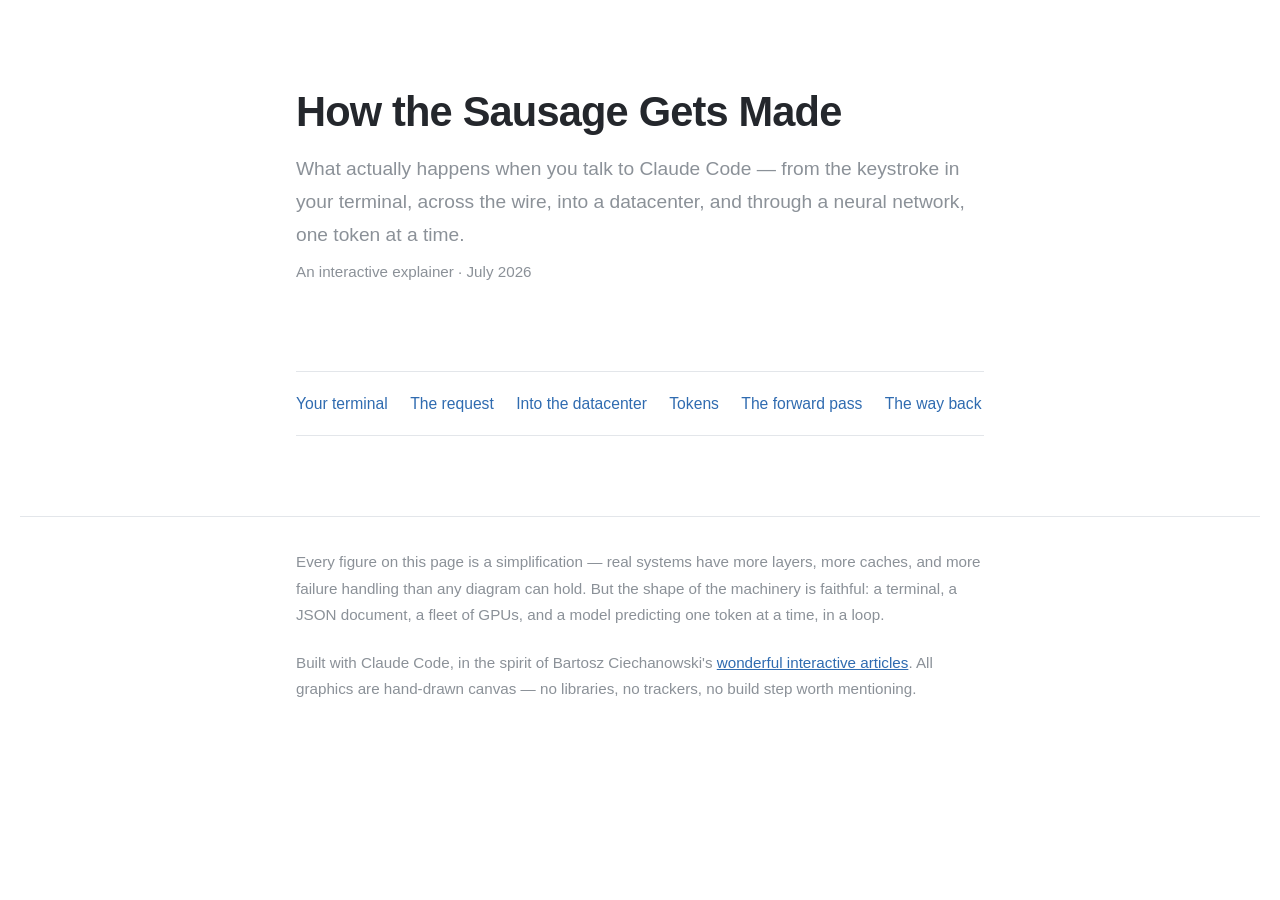
==== template.html @ 15874bb2 "Add Google Search Console verification, canonical URL, and sitemap - Add google-site-verification me" ====
<!DOCTYPE html>
<html lang="en">
<head>
<meta charset="utf-8">
<meta name="viewport" content="width=device-width, initial-scale=1">
<meta http-equiv="Content-Security-Policy" content="default-src 'self'; script-src 'self' https://static.cloudflareinsights.com; connect-src 'self' https://cloudflareinsights.com; img-src 'self' data:; form-action 'none'; base-uri 'none'">
<title>How the Sausage Gets Made — Inside a Claude Code Session</title>
<meta name="description" content="An interactive explainer of everything that happens when you talk to Claude Code — from your terminal, across the wire, into a datacenter, and through a neural network, one token at a time.">
<meta name="google-site-verification" content="McavMBsgOOjcxfS5MPDi8FYISNo1kBuMFVGN3m3-99Q" />
<link rel="canonical" href="https://alapidas.github.io/llm-sausage/">
<link rel="stylesheet" href="css/style.css">
<link rel="icon" href="data:image/svg+xml,<svg xmlns='http://www.w3.org/2000/svg' viewBox='0 0 100 100'><text y='.9em' font-size='90'>&#129386;</text></svg>">
</head>
<body>
<article>

<header class="hero">
  <h1>How the Sausage Gets Made</h1>
  <p class="subtitle">What actually happens when you talk to Claude&nbsp;Code — from the keystroke in your terminal, across the wire, into a datacenter, and through a neural network, one token at a time.</p>
  <p class="byline">An interactive explainer · July 2026</p>
</header>

<nav class="toc" aria-label="Contents">
  <ol>
    <li><a href="#your-terminal">Your terminal</a></li>
    <li><a href="#the-request">The request</a></li>
    <li><a href="#into-the-datacenter">Into the datacenter</a></li>
    <li><a href="#tokens">Tokens</a></li>
    <li><a href="#the-forward-pass">The forward pass</a></li>
    <li><a href="#the-way-back">The way back</a></li>
  </ol>
</nav>

<!--SECTIONS-->

<footer class="end">
  <p>Every figure on this page is a simplification — real systems have more layers, more caches, and more failure handling than any diagram can hold. But the shape of the machinery is faithful: a terminal, a JSON document, a fleet of GPUs, and a model predicting one token at a time, in a loop.</p>
  <p>Built with Claude Code, in the spirit of Bartosz Ciechanowski's <a href="https://ciechanow.ski/">wonderful interactive articles</a>. All graphics are hand-drawn canvas — no libraries, no trackers, no build step worth mentioning.</p>
</footer>

</article>
<script src="js/main.js"></script>
<!--FIGSCRIPTS-->
<!-- Cloudflare Web Analytics --><script type="module" src="https://static.cloudflareinsights.com/beacon.min.js" data-cf-beacon='{"token": "9e61999cc5ae4f8298904804360d855a"}'></script><!-- End Cloudflare Web Analytics -->
</body>
</html>
---- css/style.css ----
/* ===================================================================
   llm-sausage — design system
   Ciechanowski-inspired: quiet typography, generous whitespace,
   figures that do the talking.
   =================================================================== */

:root {
  --ink: #3d4148;
  --ink-strong: #24272c;
  --faint: #8b9198;
  --grid: #e3e6ea;
  --bg: #ffffff;
  --blue: #4a90d9;
  --blue-dark: #2f6bb0;
  --orange: #e8833a;
  --green: #55a868;
  --red: #d1605e;
  --purple: #8172b3;
  --yellow: #e0b13e;
  --teal: #4db6ac;
  --blue-soft: #dcecfa;
  --orange-soft: #fbe8d8;
  --green-soft: #def0e2;
  --red-soft: #f8e0df;
  --purple-soft: #e8e3f3;
  --gray-soft: #f2f3f5;
  --code-bg: #f4f5f7;
  --measure: 43rem;      /* prose column */
  --measure-wide: 52rem; /* figure column */
}

* { box-sizing: border-box; }

html {
  -webkit-text-size-adjust: 100%;
  scroll-behavior: smooth;
}

body {
  margin: 0;
  background: var(--bg);
  color: var(--ink);
  font-family: -apple-system, BlinkMacSystemFont, "Segoe UI", Roboto,
               "Helvetica Neue", Arial, sans-serif;
  font-size: 1.125rem;
  line-height: 1.72;
  text-rendering: optimizeLegibility;
  -webkit-font-smoothing: antialiased;
}

/* ---------------- layout ---------------- */

article {
  padding: 0 1.25rem 4rem;
}

article > section > * ,
article > header > * ,
article > footer > * {
  max-width: var(--measure);
  margin-left: auto;
  margin-right: auto;
}

article p, article ul, article ol { margin: 0 auto 1.4rem; }

section { margin: 0 auto; }

/* ---------------- header ---------------- */

header.hero {
  padding: 5.5rem 0 1.5rem;
  text-align: left;
}

header.hero h1 {
  font-size: 2.6rem;
  line-height: 1.15;
  font-weight: 700;
  letter-spacing: -0.02em;
  color: var(--ink-strong);
  margin: 0 auto 1rem;
}

header.hero .subtitle {
  font-size: 1.2rem;
  color: var(--faint);
  margin: 0 auto 0.5rem;
}

header.hero .byline {
  font-size: 0.95rem;
  color: var(--faint);
}

nav.toc {
  margin: 2.5rem auto 3rem;
  max-width: var(--measure);
  border-top: 1px solid var(--grid);
  border-bottom: 1px solid var(--grid);
  padding: 1rem 0;
}

nav.toc ol {
  margin: 0; padding: 0;
  list-style: none;
  display: flex;
  flex-wrap: wrap;
  gap: 0.35rem 1.4rem;
}

nav.toc a {
  color: var(--blue-dark);
  text-decoration: none;
  font-size: 0.98rem;
}

nav.toc a:hover { text-decoration: underline; }

/* ---------------- prose ---------------- */

h2 {
  font-size: 1.9rem;
  font-weight: 700;
  letter-spacing: -0.015em;
  color: var(--ink-strong);
  margin: 4.5rem auto 1.4rem;
  line-height: 1.2;
}

h3 {
  font-size: 1.3rem;
  font-weight: 650;
  color: var(--ink-strong);
  margin: 2.8rem auto 1rem;
}

a { color: var(--blue-dark); }

strong { color: var(--ink-strong); }

code {
  font-family: ui-monospace, "SF Mono", "Cascadia Code", Menlo, Consolas, monospace;
  font-size: 0.86em;
  background: var(--code-bg);
  border-radius: 4px;
  padding: 0.12em 0.35em;
  color: var(--ink-strong);
}

pre {
  background: var(--code-bg);
  border-radius: 8px;
  padding: 1rem 1.2rem;
  overflow-x: auto;
  font-size: 0.85rem;
  line-height: 1.55;
  max-width: var(--measure);
  margin: 0 auto 1.4rem;
}

pre code { background: none; padding: 0; font-size: 1em; }

.note {
  border-left: 3px solid var(--grid);
  padding-left: 1.1rem;
  color: var(--faint);
  font-size: 0.98rem;
  margin: 1.6rem auto;
}

/* ---------------- figures ---------------- */

.figure {
  max-width: var(--measure-wide);
  margin: 2.4rem auto 2.6rem;
  position: relative;
  user-select: none;
  -webkit-user-select: none;
}

.figure canvas {
  display: block;
  width: 100%;
  border-radius: 10px;
  touch-action: none;
}

.fig-caption {
  max-width: var(--measure);
  margin: 0.7rem auto 0;
  text-align: center;
  color: var(--faint);
  font-size: 0.9rem;
  line-height: 1.5;
}

/* ---------------- controls ---------------- */

.controls {
  display: flex;
  flex-wrap: wrap;
  align-items: center;
  justify-content: center;
  gap: 0.6rem 1.6rem;
  margin: 0.9rem auto 0;
  max-width: 34rem;
}

.control {
  display: flex;
  align-items: center;
  gap: 0.6rem;
  flex: 1 1 16rem;
  min-width: 14rem;
}

.control-label {
  font-size: 0.85rem;
  color: var(--faint);
  white-space: nowrap;
}

.control-value {
  font-size: 0.85rem;
  color: var(--ink);
  font-variant-numeric: tabular-nums;
  min-width: 3.2em;
  text-align: right;
  white-space: nowrap;
}

input[type="range"] {
  -webkit-appearance: none;
  appearance: none;
  flex: 1;
  height: 26px;
  background: transparent;
  margin: 0;
  cursor: pointer;
}

input[type="range"]::-webkit-slider-runnable-track {
  height: 4px;
  border-radius: 2px;
  background: var(--grid);
}

input[type="range"]::-webkit-slider-thumb {
  -webkit-appearance: none;
  width: 18px; height: 18px;
  border-radius: 50%;
  background: #fff;
  border: 1.5px solid #b9bfc6;
  box-shadow: 0 1px 3px rgba(0,0,0,0.18);
  margin-top: -7px;
}

input[type="range"]::-moz-range-track {
  height: 4px;
  border-radius: 2px;
  background: var(--grid);
}

input[type="range"]::-moz-range-thumb {
  width: 16px; height: 16px;
  border-radius: 50%;
  background: #fff;
  border: 1.5px solid #b9bfc6;
  box-shadow: 0 1px 3px rgba(0,0,0,0.18);
}

button.fig-btn {
  font: inherit;
  font-size: 0.88rem;
  color: var(--ink);
  background: #fff;
  border: 1px solid #c9cdd3;
  border-radius: 7px;
  padding: 0.32rem 0.95rem;
  cursor: pointer;
  box-shadow: 0 1px 2px rgba(0,0,0,0.06);
}

button.fig-btn:hover { background: var(--gray-soft); }
button.fig-btn:active { background: var(--grid); }
button.fig-btn[disabled] { opacity: 0.45; cursor: default; }

label.fig-toggle {
  display: inline-flex;
  align-items: center;
  gap: 0.45rem;
  font-size: 0.88rem;
  color: var(--ink);
  cursor: pointer;
}

.fig-input {
  font: inherit;
  font-size: 0.95rem;
  padding: 0.45rem 0.7rem;
  border: 1px solid #c9cdd3;
  border-radius: 7px;
  color: var(--ink-strong);
  width: 100%;
}

.fig-input:focus { outline: 2px solid var(--blue-soft); border-color: var(--blue); }

/* ---------------- footer ---------------- */

footer.end {
  margin-top: 5rem;
  padding-top: 2rem;
  border-top: 1px solid var(--grid);
  color: var(--faint);
  font-size: 0.95rem;
}

/* ---------------- small screens ---------------- */

@media (max-width: 640px) {
  body { font-size: 1.02rem; }
  header.hero { padding-top: 3rem; }
  header.hero h1 { font-size: 1.9rem; }
  h2 { font-size: 1.5rem; margin-top: 3.2rem; }
}
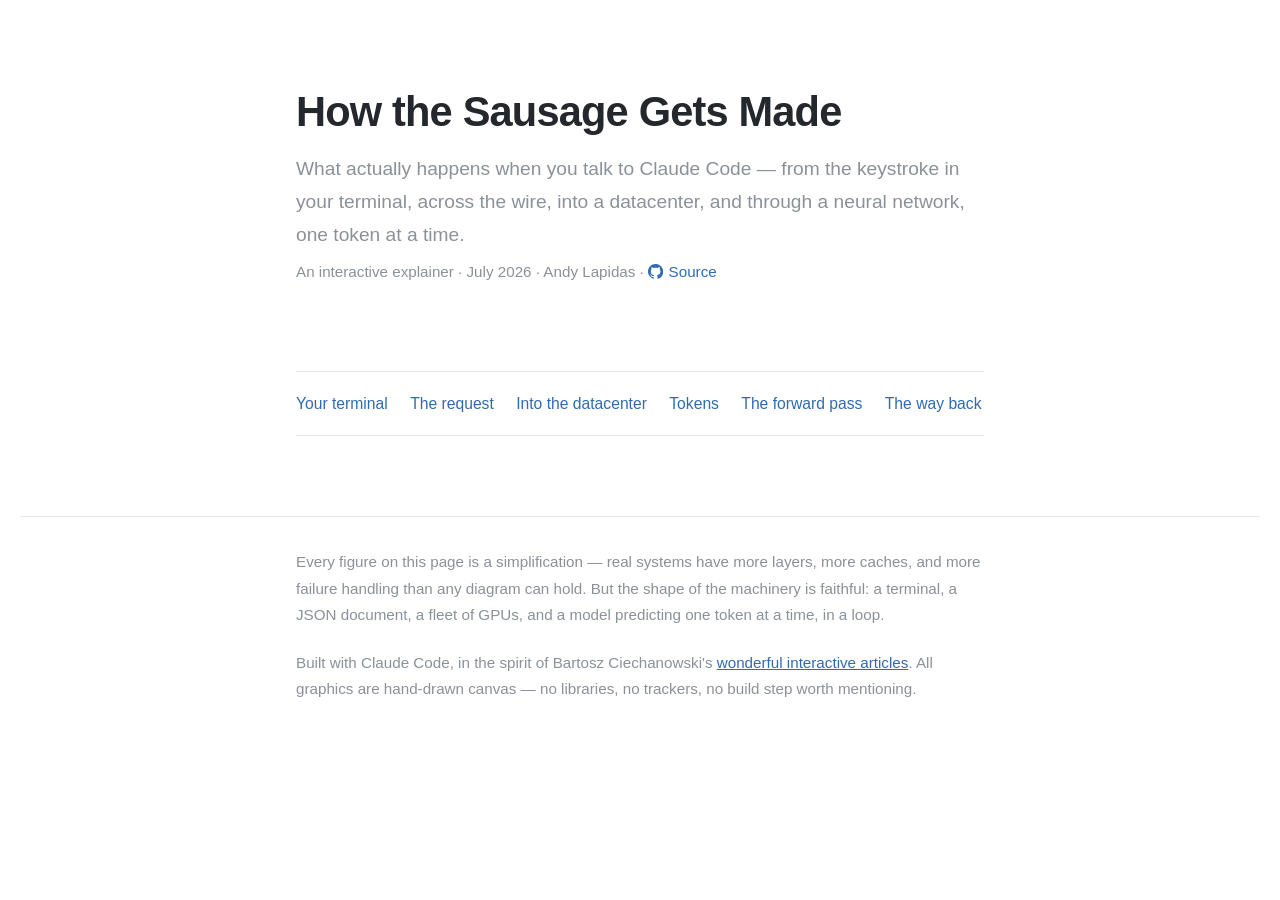
==== commit 64e621e1: "Add author byline and GitHub source link to hero Co-Authored-By: Claude Opus 4.8 <noreply@anthropic." ====
--- a/template.html
+++ b/template.html
@@ -17,7 +17,7 @@
 <header class="hero">
   <h1>How the Sausage Gets Made</h1>
   <p class="subtitle">What actually happens when you talk to Claude&nbsp;Code — from the keystroke in your terminal, across the wire, into a datacenter, and through a neural network, one token at a time.</p>
-  <p class="byline">An interactive explainer · July 2026</p>
+  <p class="byline">An interactive explainer · July 2026 · Andy Lapidas · <a href="https://github.com/alapidas/llm-sausage"><svg class="gh-ico" viewBox="0 0 16 16" aria-hidden="true"><path d="M8 0C3.58 0 0 3.58 0 8c0 3.54 2.29 6.53 5.47 7.59.4.07.55-.17.55-.38 0-.19-.01-.82-.01-1.49-2.01.37-2.53-.49-2.69-.94-.09-.23-.48-.94-.82-1.13-.28-.15-.68-.52-.01-.53.63-.01 1.08.58 1.23.82.72 1.21 1.87.87 2.33.66.07-.52.28-.87.51-1.07-1.78-.2-3.64-.89-3.64-3.95 0-.87.31-1.59.82-2.15-.08-.2-.36-1.02.08-2.12 0 0 .67-.21 2.2.82.64-.18 1.32-.27 2-.27.68 0 1.36.09 2 .27 1.53-1.04 2.2-.82 2.2-.82.44 1.1.16 1.92.08 2.12.51.56.82 1.27.82 2.15 0 3.07-1.87 3.75-3.65 3.95.29.25.54.73.54 1.48 0 1.07-.01 1.93-.01 2.2 0 .21.15.46.55.38A8.01 8.01 0 0 0 16 8c0-4.42-3.58-8-8-8z"/></svg>Source</a></p>
 </header>
 
 <nav class="toc" aria-label="Contents">
--- a/css/style.css
+++ b/css/style.css
@@ -93,6 +93,21 @@
   color: var(--faint);
 }
 
+header.hero .byline a {
+  color: var(--blue-dark);
+  text-decoration: none;
+}
+
+header.hero .byline a:hover { text-decoration: underline; }
+
+.gh-ico {
+  width: 1em;
+  height: 1em;
+  vertical-align: -0.15em;
+  fill: currentColor;
+  margin-right: 0.35em;
+}
+
 nav.toc {
   margin: 2.5rem auto 3rem;
   max-width: var(--measure);
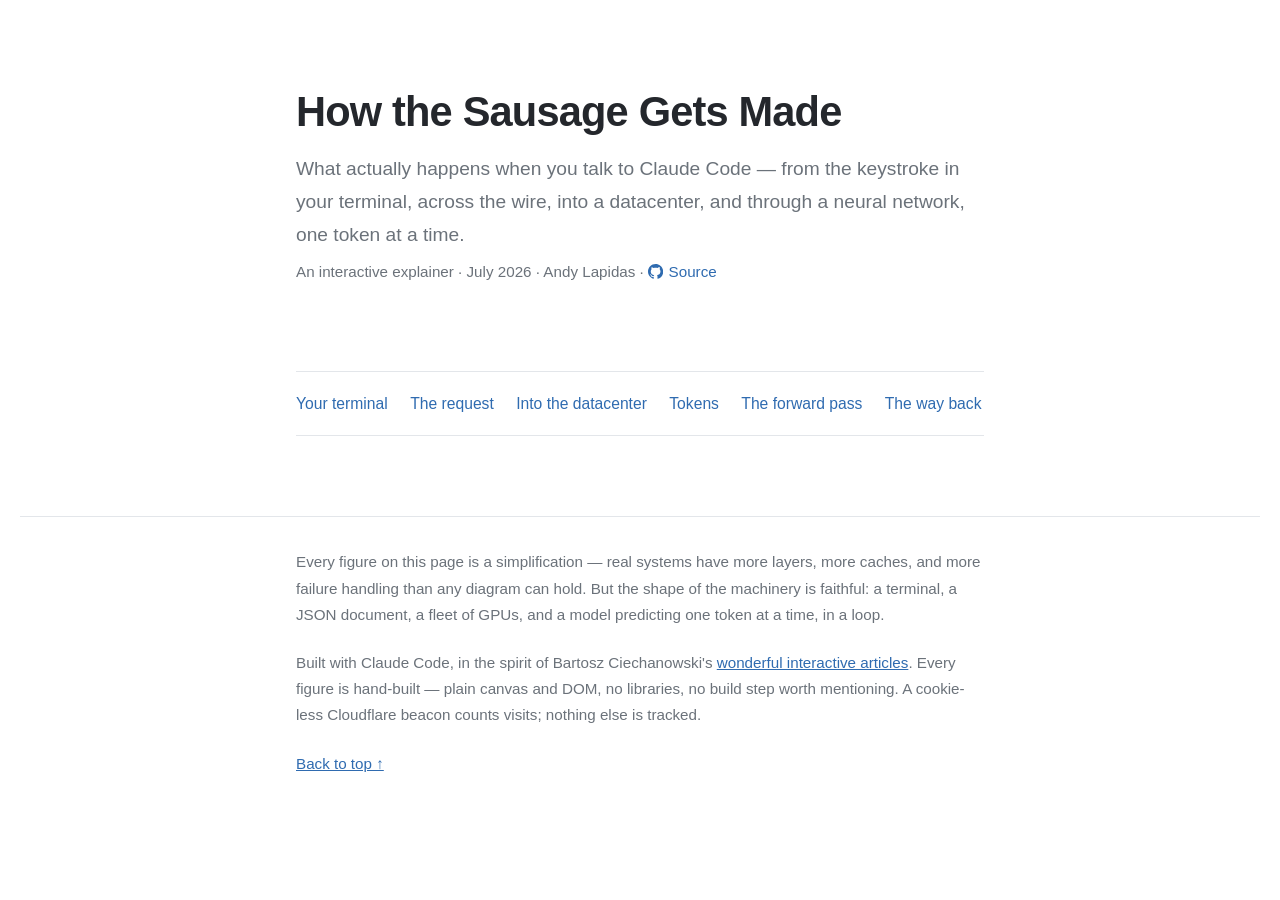
==== commit 49aba6cc: "Remediate critical review: a11y, accuracy, mobile, SEO across all sections Applies eight coordinated" ====
--- a/template.html
+++ b/template.html
@@ -3,16 +3,49 @@
 <head>
 <meta charset="utf-8">
 <meta name="viewport" content="width=device-width, initial-scale=1">
-<meta http-equiv="Content-Security-Policy" content="default-src 'self'; script-src 'self' https://static.cloudflareinsights.com; connect-src 'self' https://cloudflareinsights.com; img-src 'self' data:; form-action 'none'; base-uri 'none'">
+<meta name="color-scheme" content="light only">
+<meta http-equiv="Content-Security-Policy" content="default-src 'self'; script-src 'self' 'sha256-eS+iKHdn9iz20tV6ZNkma5nkExfCx6irGCzwLIIkHyo=' https://static.cloudflareinsights.com; connect-src 'self' https://cloudflareinsights.com; img-src 'self' data:; form-action 'none'; base-uri 'none'">
 <title>How the Sausage Gets Made — Inside a Claude Code Session</title>
 <meta name="description" content="An interactive explainer of everything that happens when you talk to Claude Code — from your terminal, across the wire, into a datacenter, and through a neural network, one token at a time.">
 <meta name="google-site-verification" content="McavMBsgOOjcxfS5MPDi8FYISNo1kBuMFVGN3m3-99Q" />
 <link rel="canonical" href="https://alapidas.github.io/llm-sausage/">
+<meta property="og:type" content="article">
+<meta property="og:site_name" content="How the Sausage Gets Made">
+<meta property="og:title" content="How the Sausage Gets Made — Inside a Claude Code Session">
+<meta property="og:description" content="An interactive explainer of everything that happens when you talk to Claude Code — from your terminal, across the wire, into a datacenter, and through a neural network, one token at a time.">
+<meta property="og:url" content="https://alapidas.github.io/llm-sausage/">
+<meta property="og:image" content="https://alapidas.github.io/llm-sausage/og.png">
+<meta property="og:image:type" content="image/png">
+<meta property="og:image:width" content="1200">
+<meta property="og:image:height" content="630">
+<meta property="og:image:alt" content="How the Sausage Gets Made — an interactive explainer of what happens when you talk to Claude Code.">
+<meta name="twitter:card" content="summary_large_image">
+<meta name="twitter:title" content="How the Sausage Gets Made — Inside a Claude Code Session">
+<meta name="twitter:description" content="An interactive explainer of everything that happens when you talk to Claude Code — from your terminal, across the wire, into a datacenter, and through a neural network, one token at a time.">
+<meta name="twitter:image" content="https://alapidas.github.io/llm-sausage/og.png">
 <link rel="stylesheet" href="css/style.css">
 <link rel="icon" href="data:image/svg+xml,<svg xmlns='http://www.w3.org/2000/svg' viewBox='0 0 100 100'><text y='.9em' font-size='90'>&#129386;</text></svg>">
+<link rel="icon" type="image/png" href="[data-uri]">
+<script type="application/ld+json">
+{
+  "@context": "https://schema.org",
+  "@type": "TechArticle",
+  "headline": "How the Sausage Gets Made — Inside a Claude Code Session",
+  "description": "An interactive explainer of everything that happens when you talk to Claude Code — from your terminal, across the wire, into a datacenter, and through a neural network, one token at a time.",
+  "author": {
+    "@type": "Person",
+    "name": "Andy Lapidas"
+  },
+  "url": "https://alapidas.github.io/llm-sausage/",
+  "image": "https://alapidas.github.io/llm-sausage/og.png",
+  "inLanguage": "en",
+  "datePublished": "2026-07-01"
+}
+</script>
 </head>
 <body>
-<article>
+<main>
+<article id="top">
 
 <header class="hero">
   <h1>How the Sausage Gets Made</h1>
@@ -35,11 +68,13 @@
 
 <footer class="end">
   <p>Every figure on this page is a simplification — real systems have more layers, more caches, and more failure handling than any diagram can hold. But the shape of the machinery is faithful: a terminal, a JSON document, a fleet of GPUs, and a model predicting one token at a time, in a loop.</p>
-  <p>Built with Claude Code, in the spirit of Bartosz Ciechanowski's <a href="https://ciechanow.ski/">wonderful interactive articles</a>. All graphics are hand-drawn canvas — no libraries, no trackers, no build step worth mentioning.</p>
+  <p>Built with Claude Code, in the spirit of Bartosz Ciechanowski's <a href="https://ciechanow.ski/">wonderful interactive articles</a>. Every figure is hand-built — plain canvas and DOM, no libraries, no build step worth mentioning. A cookie-less Cloudflare beacon counts visits; nothing else is tracked.</p>
+  <p class="back-to-top"><a href="#top">Back to top ↑</a></p>
 </footer>
 
 </article>
-<script src="js/main.js"></script>
+</main>
+<script defer src="js/main.js"></script>
 <!--FIGSCRIPTS-->
 <!-- Cloudflare Web Analytics --><script type="module" src="https://static.cloudflareinsights.com/beacon.min.js" data-cf-beacon='{"token": "9e61999cc5ae4f8298904804360d855a"}'></script><!-- End Cloudflare Web Analytics -->
 </body>
--- a/css/style.css
+++ b/css/style.css
@@ -7,14 +7,17 @@
 :root {
   --ink: #3d4148;
   --ink-strong: #24272c;
-  --faint: #8b9198;
+  --faint: #6b727a;
   --grid: #e3e6ea;
   --bg: #ffffff;
   --blue: #4a90d9;
   --blue-dark: #2f6bb0;
   --orange: #e8833a;
+  --orange-dark: #b25e15;
   --green: #55a868;
+  --green-dark: #3f7d51;
   --red: #d1605e;
+  --red-dark: #b23b39;
   --purple: #8172b3;
   --yellow: #e0b13e;
   --teal: #4db6ac;
@@ -25,6 +28,8 @@
   --purple-soft: #e8e3f3;
   --gray-soft: #f2f3f5;
   --code-bg: #f4f5f7;
+  --border: #c9cdd3;      /* control/button borders */
+  --border-dark: #b9bfc6; /* slider thumb border */
   --measure: 43rem;      /* prose column */
   --measure-wide: 52rem; /* figure column */
 }
@@ -33,7 +38,10 @@
 
 html {
   -webkit-text-size-adjust: 100%;
-  scroll-behavior: smooth;
+}
+
+@media (prefers-reduced-motion: no-preference) {
+  html { scroll-behavior: smooth; }
 }
 
 body {
@@ -190,15 +198,22 @@
   max-width: var(--measure-wide);
   margin: 2.4rem auto 2.6rem;
   position: relative;
-  user-select: none;
-  -webkit-user-select: none;
+}
+
+/* Reserve height before canvas/controls/caption inject, to avoid layout shift. */
+.figure:empty {
+  aspect-ratio: 52 / 31;
 }
 
 .figure canvas {
   display: block;
   width: 100%;
   border-radius: 10px;
-  touch-action: none;
+  /* pan-y keeps vertical page scrolling working over tall canvases;
+     figure interactions are taps and DOM sliders, not vertical drags. */
+  touch-action: pan-y;
+  user-select: none;
+  -webkit-user-select: none;
 }
 
 .fig-caption {
@@ -208,6 +223,8 @@
   color: var(--faint);
   font-size: 0.9rem;
   line-height: 1.5;
+  user-select: text;
+  -webkit-user-select: text;
 }
 
 /* ---------------- controls ---------------- */
@@ -249,7 +266,7 @@
   -webkit-appearance: none;
   appearance: none;
   flex: 1;
-  height: 26px;
+  height: 44px; /* larger touch target; track stays 4px, thumb centered */
   background: transparent;
   margin: 0;
   cursor: pointer;
@@ -266,7 +283,7 @@
   width: 18px; height: 18px;
   border-radius: 50%;
   background: #fff;
-  border: 1.5px solid #b9bfc6;
+  border: 1.5px solid var(--border-dark);
   box-shadow: 0 1px 3px rgba(0,0,0,0.18);
   margin-top: -7px;
 }
@@ -278,11 +295,21 @@
 }
 
 input[type="range"]::-moz-range-thumb {
-  width: 16px; height: 16px;
+  width: 18px; height: 18px;
   border-radius: 50%;
   background: #fff;
-  border: 1.5px solid #b9bfc6;
+  border: 1.5px solid var(--border-dark);
   box-shadow: 0 1px 3px rgba(0,0,0,0.18);
+}
+
+/* Focus indicator for restyled ranges (appearance:none drops the native ring). */
+input[type="range"]:focus-visible::-webkit-slider-thumb {
+  outline: 2px solid var(--blue);
+  outline-offset: 2px;
+}
+input[type="range"]:focus-visible::-moz-range-thumb {
+  outline: 2px solid var(--blue);
+  outline-offset: 2px;
 }
 
 button.fig-btn {
@@ -290,7 +317,7 @@
   font-size: 0.88rem;
   color: var(--ink);
   background: #fff;
-  border: 1px solid #c9cdd3;
+  border: 1px solid var(--border);
   border-radius: 7px;
   padding: 0.32rem 0.95rem;
   cursor: pointer;
@@ -300,6 +327,7 @@
 button.fig-btn:hover { background: var(--gray-soft); }
 button.fig-btn:active { background: var(--grid); }
 button.fig-btn[disabled] { opacity: 0.45; cursor: default; }
+button.fig-btn:focus-visible { outline: 2px solid var(--blue); outline-offset: 2px; }
 
 label.fig-toggle {
   display: inline-flex;
@@ -310,18 +338,6 @@
   cursor: pointer;
 }
 
-.fig-input {
-  font: inherit;
-  font-size: 0.95rem;
-  padding: 0.45rem 0.7rem;
-  border: 1px solid #c9cdd3;
-  border-radius: 7px;
-  color: var(--ink-strong);
-  width: 100%;
-}
-
-.fig-input:focus { outline: 2px solid var(--blue-soft); border-color: var(--blue); }
-
 /* ---------------- footer ---------------- */
 
 footer.end {
@@ -340,3 +356,17 @@
   header.hero h1 { font-size: 1.9rem; }
   h2 { font-size: 1.5rem; margin-top: 3.2rem; }
 }
+
+/* Below 360px, trim article padding so the figure container keeps close to
+   the SPEC's 320px minimum instead of shrinking to ~280px. */
+@media (max-width: 360px) {
+  article { padding-left: 0.75rem; padding-right: 0.75rem; }
+}
+
+/* ---------------- print ---------------- */
+
+@media print {
+  .controls,
+  .fig-motion { display: none; }
+  .figure { break-inside: avoid; page-break-inside: avoid; }
+}
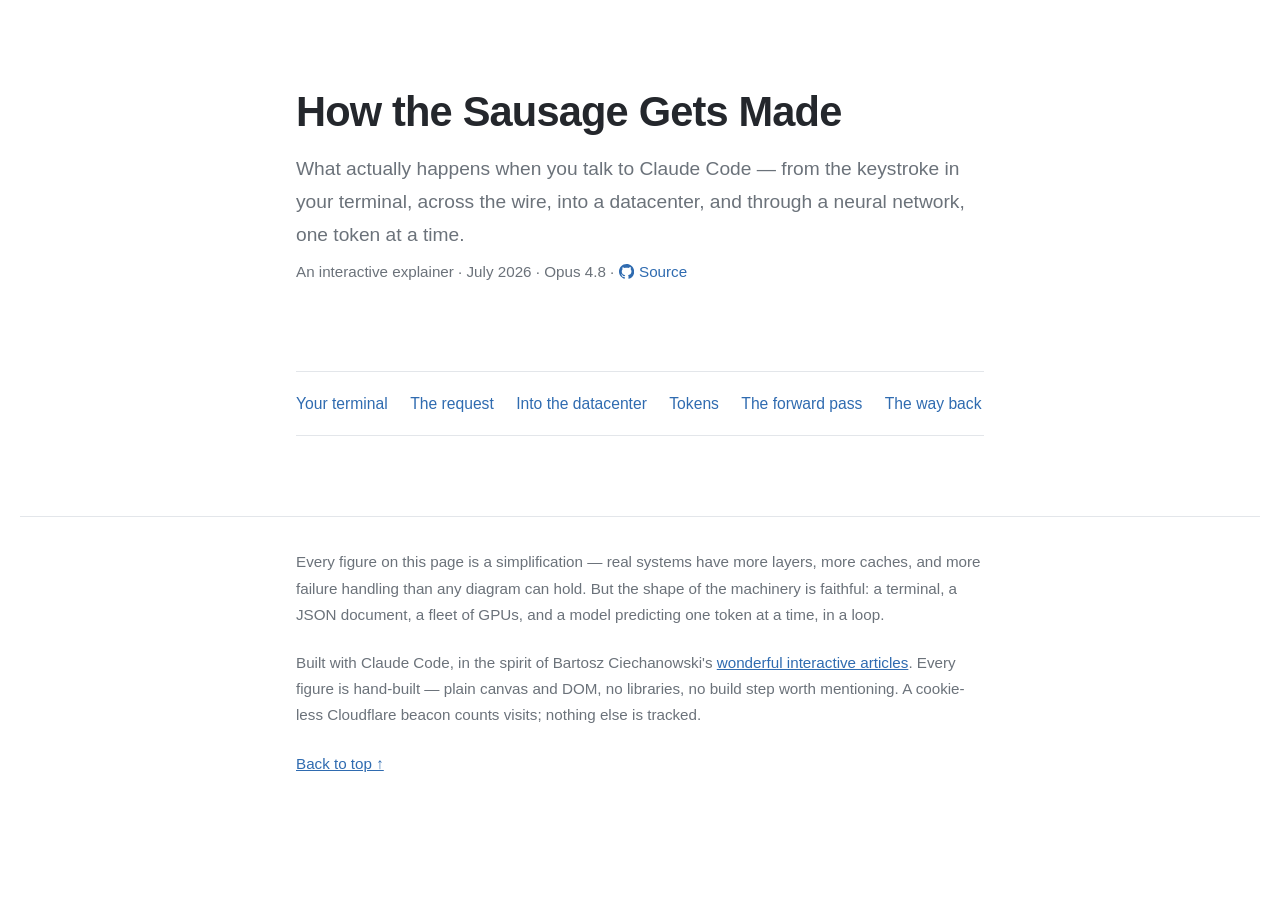
==== commit c21ee91c: "Credit Opus 4.8 in the hero byline Co-Authored-By: Claude Opus 4.8 (1M context) <noreply@anthropic.c" ====
--- a/template.html
+++ b/template.html
@@ -25,7 +25,7 @@
 <meta name="twitter:image" content="https://alapidas.github.io/llm-sausage/og.png">
 <link rel="stylesheet" href="css/style.css">
 <link rel="icon" href="data:image/svg+xml,<svg xmlns='http://www.w3.org/2000/svg' viewBox='0 0 100 100'><text y='.9em' font-size='90'>&#129386;</text></svg>">
-<link rel="icon" type="image/png" href="[data-uri]">
+<link rel="icon" type="image/png" href="favicon.png">
 <script type="application/ld+json">
 {
   "@context": "https://schema.org",
@@ -50,7 +50,7 @@
 <header class="hero">
   <h1>How the Sausage Gets Made</h1>
   <p class="subtitle">What actually happens when you talk to Claude&nbsp;Code — from the keystroke in your terminal, across the wire, into a datacenter, and through a neural network, one token at a time.</p>
-  <p class="byline">An interactive explainer · July 2026 · Andy Lapidas · <a href="https://github.com/alapidas/llm-sausage"><svg class="gh-ico" viewBox="0 0 16 16" aria-hidden="true"><path d="M8 0C3.58 0 0 3.58 0 8c0 3.54 2.29 6.53 5.47 7.59.4.07.55-.17.55-.38 0-.19-.01-.82-.01-1.49-2.01.37-2.53-.49-2.69-.94-.09-.23-.48-.94-.82-1.13-.28-.15-.68-.52-.01-.53.63-.01 1.08.58 1.23.82.72 1.21 1.87.87 2.33.66.07-.52.28-.87.51-1.07-1.78-.2-3.64-.89-3.64-3.95 0-.87.31-1.59.82-2.15-.08-.2-.36-1.02.08-2.12 0 0 .67-.21 2.2.82.64-.18 1.32-.27 2-.27.68 0 1.36.09 2 .27 1.53-1.04 2.2-.82 2.2-.82.44 1.1.16 1.92.08 2.12.51.56.82 1.27.82 2.15 0 3.07-1.87 3.75-3.65 3.95.29.25.54.73.54 1.48 0 1.07-.01 1.93-.01 2.2 0 .21.15.46.55.38A8.01 8.01 0 0 0 16 8c0-4.42-3.58-8-8-8z"/></svg>Source</a></p>
+  <p class="byline">An interactive explainer · July 2026 · Opus 4.8 · <a href="https://github.com/alapidas/llm-sausage"><svg class="gh-ico" viewBox="0 0 16 16" aria-hidden="true"><path d="M8 0C3.58 0 0 3.58 0 8c0 3.54 2.29 6.53 5.47 7.59.4.07.55-.17.55-.38 0-.19-.01-.82-.01-1.49-2.01.37-2.53-.49-2.69-.94-.09-.23-.48-.94-.82-1.13-.28-.15-.68-.52-.01-.53.63-.01 1.08.58 1.23.82.72 1.21 1.87.87 2.33.66.07-.52.28-.87.51-1.07-1.78-.2-3.64-.89-3.64-3.95 0-.87.31-1.59.82-2.15-.08-.2-.36-1.02.08-2.12 0 0 .67-.21 2.2.82.64-.18 1.32-.27 2-.27.68 0 1.36.09 2 .27 1.53-1.04 2.2-.82 2.2-.82.44 1.1.16 1.92.08 2.12.51.56.82 1.27.82 2.15 0 3.07-1.87 3.75-3.65 3.95.29.25.54.73.54 1.48 0 1.07-.01 1.93-.01 2.2 0 .21.15.46.55.38A8.01 8.01 0 0 0 16 8c0-4.42-3.58-8-8-8z"/></svg>Source</a></p>
 </header>
 
 <nav class="toc" aria-label="Contents">
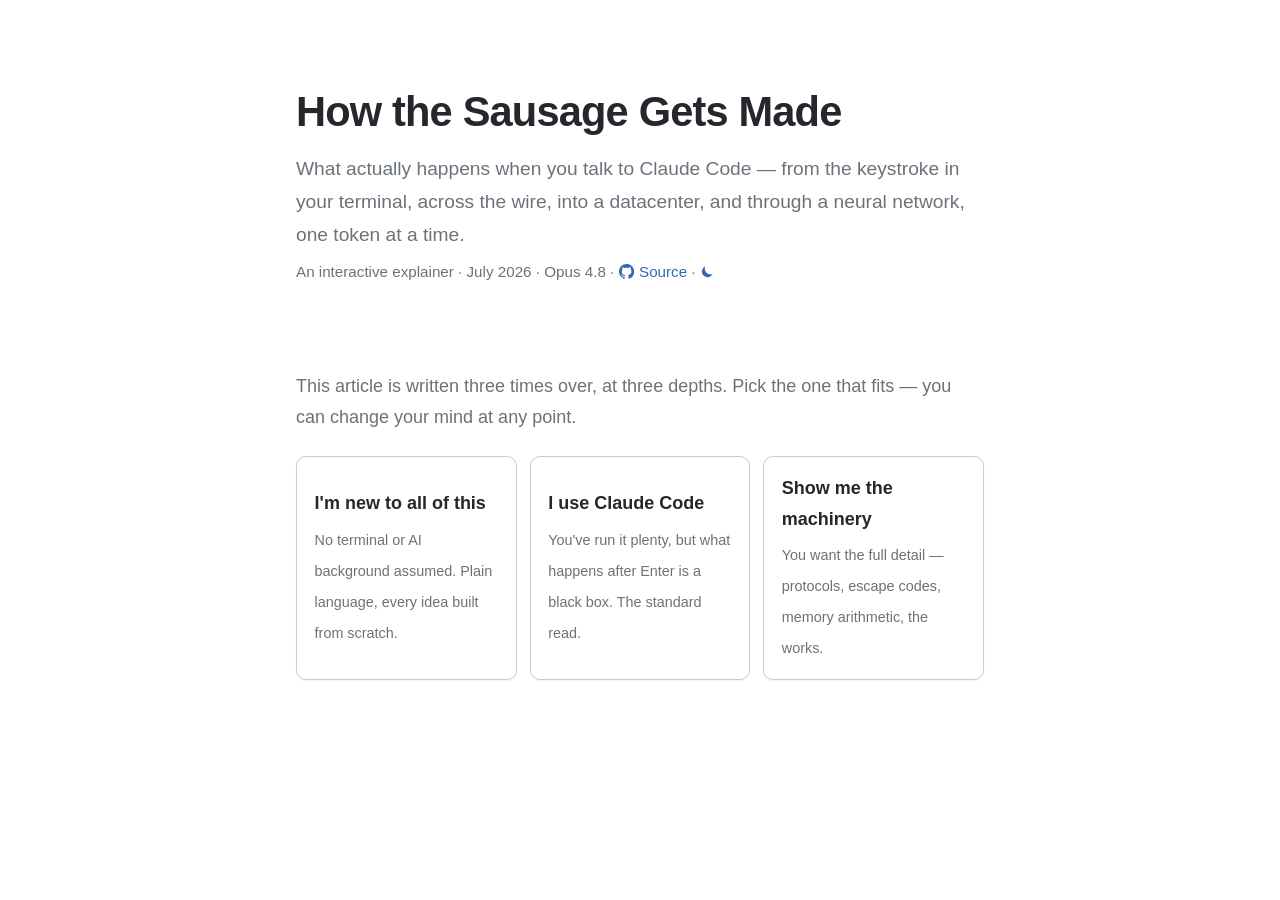
==== commit 91939794: "Add three reading levels, level-aware figures, and dark mode The article is now written three times " ====
--- a/template.html
+++ b/template.html
@@ -3,8 +3,8 @@
 <head>
 <meta charset="utf-8">
 <meta name="viewport" content="width=device-width, initial-scale=1">
-<meta name="color-scheme" content="light only">
-<meta http-equiv="Content-Security-Policy" content="default-src 'self'; script-src 'self' 'sha256-eS+iKHdn9iz20tV6ZNkma5nkExfCx6irGCzwLIIkHyo=' https://static.cloudflareinsights.com; connect-src 'self' https://cloudflareinsights.com; img-src 'self' data:; form-action 'none'; base-uri 'none'">
+<meta name="color-scheme" content="light dark">
+<meta http-equiv="Content-Security-Policy" content="default-src 'self'; script-src 'self' 'sha256-eS+iKHdn9iz20tV6ZNkma5nkExfCx6irGCzwLIIkHyo=' 'sha256-jcy5mVql3vzTbjU58Z2hdvD7cV1D/n1JgoWYEmILJ0M=' https://static.cloudflareinsights.com; connect-src 'self' https://cloudflareinsights.com; img-src 'self' data:; form-action 'none'; base-uri 'none'">
 <title>How the Sausage Gets Made — Inside a Claude Code Session</title>
 <meta name="description" content="An interactive explainer of everything that happens when you talk to Claude Code — from your terminal, across the wire, into a datacenter, and through a neural network, one token at a time.">
 <meta name="google-site-verification" content="McavMBsgOOjcxfS5MPDi8FYISNo1kBuMFVGN3m3-99Q" />
@@ -24,6 +24,7 @@
 <meta name="twitter:description" content="An interactive explainer of everything that happens when you talk to Claude Code — from your terminal, across the wire, into a datacenter, and through a neural network, one token at a time.">
 <meta name="twitter:image" content="https://alapidas.github.io/llm-sausage/og.png">
 <link rel="stylesheet" href="css/style.css">
+<script>(function(){var d=document.documentElement;var l=null,t=null;try{l=localStorage.getItem('sausage-level');t=localStorage.getItem('sausage-theme')}catch(e){}if(l==='novice'||l==='mid'||l==='deep'){d.setAttribute('data-level',l)}else{d.classList.add('gate')}if(t==='dark'||t==='light'){d.setAttribute('data-theme',t)}})();</script>
 <link rel="icon" href="data:image/svg+xml,<svg xmlns='http://www.w3.org/2000/svg' viewBox='0 0 100 100'><text y='.9em' font-size='90'>&#129386;</text></svg>">
 <link rel="icon" type="image/png" href="favicon.png">
 <script type="application/ld+json">
@@ -50,8 +51,28 @@
 <header class="hero">
   <h1>How the Sausage Gets Made</h1>
   <p class="subtitle">What actually happens when you talk to Claude&nbsp;Code — from the keystroke in your terminal, across the wire, into a datacenter, and through a neural network, one token at a time.</p>
-  <p class="byline">An interactive explainer · July 2026 · Opus 4.8 · <a href="https://github.com/alapidas/llm-sausage"><svg class="gh-ico" viewBox="0 0 16 16" aria-hidden="true"><path d="M8 0C3.58 0 0 3.58 0 8c0 3.54 2.29 6.53 5.47 7.59.4.07.55-.17.55-.38 0-.19-.01-.82-.01-1.49-2.01.37-2.53-.49-2.69-.94-.09-.23-.48-.94-.82-1.13-.28-.15-.68-.52-.01-.53.63-.01 1.08.58 1.23.82.72 1.21 1.87.87 2.33.66.07-.52.28-.87.51-1.07-1.78-.2-3.64-.89-3.64-3.95 0-.87.31-1.59.82-2.15-.08-.2-.36-1.02.08-2.12 0 0 .67-.21 2.2.82.64-.18 1.32-.27 2-.27.68 0 1.36.09 2 .27 1.53-1.04 2.2-.82 2.2-.82.44 1.1.16 1.92.08 2.12.51.56.82 1.27.82 2.15 0 3.07-1.87 3.75-3.65 3.95.29.25.54.73.54 1.48 0 1.07-.01 1.93-.01 2.2 0 .21.15.46.55.38A8.01 8.01 0 0 0 16 8c0-4.42-3.58-8-8-8z"/></svg>Source</a></p>
+  <p class="byline">An interactive explainer · July 2026 · Opus 4.8 · <a href="https://github.com/alapidas/llm-sausage"><svg class="gh-ico" viewBox="0 0 16 16" aria-hidden="true"><path d="M8 0C3.58 0 0 3.58 0 8c0 3.54 2.29 6.53 5.47 7.59.4.07.55-.17.55-.38 0-.19-.01-.82-.01-1.49-2.01.37-2.53-.49-2.69-.94-.09-.23-.48-.94-.82-1.13-.28-.15-.68-.52-.01-.53.63-.01 1.08.58 1.23.82.72 1.21 1.87.87 2.33.66.07-.52.28-.87.51-1.07-1.78-.2-3.64-.89-3.64-3.95 0-.87.31-1.59.82-2.15-.08-.2-.36-1.02.08-2.12 0 0 .67-.21 2.2.82.64-.18 1.32-.27 2-.27.68 0 1.36.09 2 .27 1.53-1.04 2.2-.82 2.2-.82.44 1.1.16 1.92.08 2.12.51.56.82 1.27.82 2.15 0 3.07-1.87 3.75-3.65 3.95.29.25.54.73.54 1.48 0 1.07-.01 1.93-.01 2.2 0 .21.15.46.55.38A8.01 8.01 0 0 0 16 8c0-4.42-3.58-8-8-8z"/></svg>Source</a> · <button type="button" id="theme-toggle" class="theme-toggle" aria-pressed="false" title="Switch to dark"><svg class="ico-sun" viewBox="0 0 16 16" aria-hidden="true"><circle cx="8" cy="8" r="3.2"/><g stroke="currentColor" stroke-width="1.4" stroke-linecap="round"><path d="M8 1v2"/><path d="M8 13v2"/><path d="M1 8h2"/><path d="M13 8h2"/><path d="M3.2 3.2l1.4 1.4"/><path d="M11.4 11.4l1.4 1.4"/><path d="M3.2 12.8l1.4-1.4"/><path d="M11.4 4.6l1.4-1.4"/></g></svg><svg class="ico-moon" viewBox="0 0 16 16" aria-hidden="true"><path d="M13.5 10.4A6 6 0 0 1 5.6 2.5a6 6 0 1 0 7.9 7.9z"/></svg><span class="vh">Toggle dark mode</span></button></p>
 </header>
+
+<div class="level-gate" id="level-gate">
+  <p class="level-gate-lead">This article is written three times over, at three depths. Pick the one that fits — you can change your mind at any point.</p>
+  <div class="level-cards" role="group" aria-label="Reading level">
+    <button type="button" class="level-card" data-level="novice">
+      <strong>I'm new to all of this</strong>
+      <span>No terminal or AI background assumed. Plain language, every idea built from scratch.</span>
+    </button>
+    <button type="button" class="level-card" data-level="mid">
+      <strong>I use Claude Code</strong>
+      <span>You've run it plenty, but what happens after Enter is a black box. The standard read.</span>
+    </button>
+    <button type="button" class="level-card" data-level="deep">
+      <strong>Show me the machinery</strong>
+      <span>You want the full detail — protocols, escape codes, memory arithmetic, the works.</span>
+    </button>
+  </div>
+</div>
+
+<p class="level-status" id="level-status">Reading as: <strong id="level-status-name"></strong> · <button type="button" class="level-change" id="level-change">change</button></p>
 
 <nav class="toc" aria-label="Contents">
   <ol>
--- a/css/style.css
+++ b/css/style.css
@@ -4,7 +4,11 @@
    figures that do the talking.
    =================================================================== */
 
+/* Light is the default; the dark values live in the two blocks below and
+   must stay in sync with PAL_DARK in js/main.js. */
 :root {
+  color-scheme: light;
+  --surface: #ffffff;      /* raised elements: cards, buttons, slider thumbs */
   --ink: #3d4148;
   --ink-strong: #24272c;
   --faint: #6b727a;
@@ -34,6 +38,72 @@
   --measure-wide: 52rem; /* figure column */
 }
 
+/* Dark theme. The variables are declared once and switched on by either
+   selector: the media query covers readers who never touched the toggle,
+   the attribute covers an explicit choice (and wins over the system).
+   Keep these values in sync with PAL_DARK in js/main.js. */
+:root[data-theme="dark"] {
+  color-scheme: dark;
+  --surface: #202429;
+  --ink: #c3c9d1;
+  --ink-strong: #e9edf2;
+  --faint: #8d959f;
+  --grid: #2f343b;
+  --bg: #181b1f;
+  --blue: #6aa9e8;
+  --blue-dark: #9ecbf5;
+  --orange: #efa066;
+  --orange-dark: #f5c091;
+  --green: #6fbf85;
+  --green-dark: #98d5a9;
+  --red: #e08381;
+  --red-dark: #eda3a2;
+  --purple: #a598d1;
+  --yellow: #e5c163;
+  --teal: #5ec8be;
+  --blue-soft: #1d2f42;
+  --orange-soft: #382a1d;
+  --green-soft: #1e3326;
+  --red-soft: #392426;
+  --purple-soft: #2b2740;
+  --gray-soft: #23272d;
+  --code-bg: #23272d;
+  --border: #3a4048;
+  --border-dark: #4a515a;
+}
+
+@media (prefers-color-scheme: dark) {
+  :root:not([data-theme="light"]) {
+    color-scheme: dark;
+    --surface: #202429;
+    --ink: #c3c9d1;
+    --ink-strong: #e9edf2;
+    --faint: #8d959f;
+    --grid: #2f343b;
+    --bg: #181b1f;
+    --blue: #6aa9e8;
+    --blue-dark: #9ecbf5;
+    --orange: #efa066;
+    --orange-dark: #f5c091;
+    --green: #6fbf85;
+    --green-dark: #98d5a9;
+    --red: #e08381;
+    --red-dark: #eda3a2;
+    --purple: #a598d1;
+    --yellow: #e5c163;
+    --teal: #5ec8be;
+    --blue-soft: #1d2f42;
+    --orange-soft: #382a1d;
+    --green-soft: #1e3326;
+    --red-soft: #392426;
+    --purple-soft: #2b2740;
+    --gray-soft: #23272d;
+    --code-bg: #23272d;
+    --border: #3a4048;
+    --border-dark: #4a515a;
+  }
+}
+
 * { box-sizing: border-box; }
 
 html {
@@ -116,6 +186,48 @@
   margin-right: 0.35em;
 }
 
+/* Visually hidden, still read aloud. */
+.vh {
+  position: absolute;
+  width: 1px; height: 1px;
+  margin: -1px; padding: 0; border: 0;
+  overflow: hidden;
+  clip-path: inset(50%);
+  white-space: nowrap;
+}
+
+button.theme-toggle {
+  font: inherit;
+  color: var(--blue-dark);
+  background: none;
+  border: none;
+  padding: 0;
+  cursor: pointer;
+  vertical-align: -0.15em;
+  line-height: 1;
+}
+
+button.theme-toggle svg {
+  width: 1em;
+  height: 1em;
+  fill: currentColor;
+}
+
+button.theme-toggle:hover { color: var(--ink-strong); }
+button.theme-toggle:focus-visible { outline: 2px solid var(--blue); outline-offset: 3px; border-radius: 3px; }
+
+/* Show only the icon of the theme you would switch to. These selectors must
+   stay more specific than the `button.theme-toggle svg` rule above. */
+button.theme-toggle .ico-moon { display: block; }
+button.theme-toggle .ico-sun { display: none; }
+:root[data-theme="dark"] .ico-moon { display: none; }
+:root[data-theme="dark"] .ico-sun { display: block; }
+
+@media (prefers-color-scheme: dark) {
+  :root:not([data-theme="light"]) .ico-moon { display: none; }
+  :root:not([data-theme="light"]) .ico-sun { display: block; }
+}
+
 nav.toc {
   margin: 2.5rem auto 3rem;
   max-width: var(--measure);
@@ -139,6 +251,79 @@
 }
 
 nav.toc a:hover { text-decoration: underline; }
+
+/* ---------------- reading level ---------------- */
+
+/* First visit (html.gate, set by the inline head script when no level is
+   saved): show the chooser cards, hide the article until a card is picked.
+   Without JS neither class nor attribute is set and the page reads as the
+   Practitioner tier with no switcher chrome. */
+
+.level-gate { display: none; margin: 2.5rem auto 0; max-width: var(--measure); }
+html.gate .level-gate { display: block; }
+html.gate nav.toc,
+html.gate article > section,
+html.gate footer.end,
+html.gate .level-status { display: none; }
+
+.level-gate-lead { color: var(--faint); }
+
+.level-cards { display: flex; gap: 0.8rem; }
+
+.level-card {
+  flex: 1 1 0;
+  font: inherit;
+  text-align: left;
+  color: var(--ink);
+  background: var(--surface);
+  border: 1px solid var(--border);
+  border-radius: 10px;
+  padding: 1rem 1.1rem;
+  cursor: pointer;
+  box-shadow: 0 1px 2px rgba(0,0,0,0.06);
+}
+
+.level-card:hover { background: var(--gray-soft); }
+.level-card:active { background: var(--grid); }
+.level-card:focus-visible { outline: 2px solid var(--blue); outline-offset: 2px; }
+
+.level-card strong { display: block; color: var(--ink-strong); margin-bottom: 0.3rem; }
+.level-card span { font-size: 0.9rem; color: var(--faint); line-height: 1.5; }
+
+.level-status {
+  display: none;
+  max-width: var(--measure);
+  margin: 2.5rem auto 0;
+  font-size: 0.95rem;
+  color: var(--faint);
+}
+html[data-level] .level-status { display: block; }
+
+button.level-change {
+  font: inherit;
+  color: var(--blue-dark);
+  background: none;
+  border: none;
+  padding: 0;
+  cursor: pointer;
+  text-decoration: underline;
+}
+button.level-change:focus-visible { outline: 2px solid var(--blue); outline-offset: 2px; }
+
+/* Tiered prose: each section wraps per-level prose in .lv blocks; figures
+   stay outside the wrappers and are shared by all tiers. */
+.lv { display: none; }
+html:not([data-level]):not(.gate) .lv-mid,
+html[data-level="mid"] .lv-mid,
+html[data-level="novice"] .lv-novice,
+html[data-level="deep"] .lv-deep { display: block; }
+
+/* .lv children need the same measure as direct section children. */
+article > section > .lv > * {
+  max-width: var(--measure);
+  margin-left: auto;
+  margin-right: auto;
+}
 
 /* ---------------- prose ---------------- */
 
@@ -282,7 +467,7 @@
   -webkit-appearance: none;
   width: 18px; height: 18px;
   border-radius: 50%;
-  background: #fff;
+  background: var(--surface);
   border: 1.5px solid var(--border-dark);
   box-shadow: 0 1px 3px rgba(0,0,0,0.18);
   margin-top: -7px;
@@ -297,7 +482,7 @@
 input[type="range"]::-moz-range-thumb {
   width: 18px; height: 18px;
   border-radius: 50%;
-  background: #fff;
+  background: var(--surface);
   border: 1.5px solid var(--border-dark);
   box-shadow: 0 1px 3px rgba(0,0,0,0.18);
 }
@@ -316,7 +501,7 @@
   font: inherit;
   font-size: 0.88rem;
   color: var(--ink);
-  background: #fff;
+  background: var(--surface);
   border: 1px solid var(--border);
   border-radius: 7px;
   padding: 0.32rem 0.95rem;
@@ -355,6 +540,7 @@
   header.hero { padding-top: 3rem; }
   header.hero h1 { font-size: 1.9rem; }
   h2 { font-size: 1.5rem; margin-top: 3.2rem; }
+  .level-cards { flex-direction: column; }
 }
 
 /* Below 360px, trim article padding so the figure container keeps close to
@@ -366,7 +552,29 @@
 /* ---------------- print ---------------- */
 
 @media print {
+  /* Always print light, whatever the reader is viewing. js/main.js repaints
+     the figures to the light palette on beforeprint to match. */
+  :root, :root[data-theme="dark"] {
+    color-scheme: light;
+    --surface: #ffffff;
+    --ink: #3d4148;
+    --ink-strong: #24272c;
+    --faint: #6b727a;
+    --grid: #e3e6ea;
+    --bg: #ffffff;
+    --code-bg: #f4f5f7;
+    --border: #c9cdd3;
+  }
+
   .controls,
-  .fig-motion { display: none; }
+  .fig-motion,
+  .level-gate,
+  .theme-toggle,
+  .level-status { display: none; }
+  /* If the chooser gate is open, still print the article (as Practitioner). */
+  html.gate nav.toc,
+  html.gate article > section,
+  html.gate footer.end { display: revert; }
+  html.gate:not([data-level]) .lv-mid { display: block; }
   .figure { break-inside: avoid; page-break-inside: avoid; }
 }
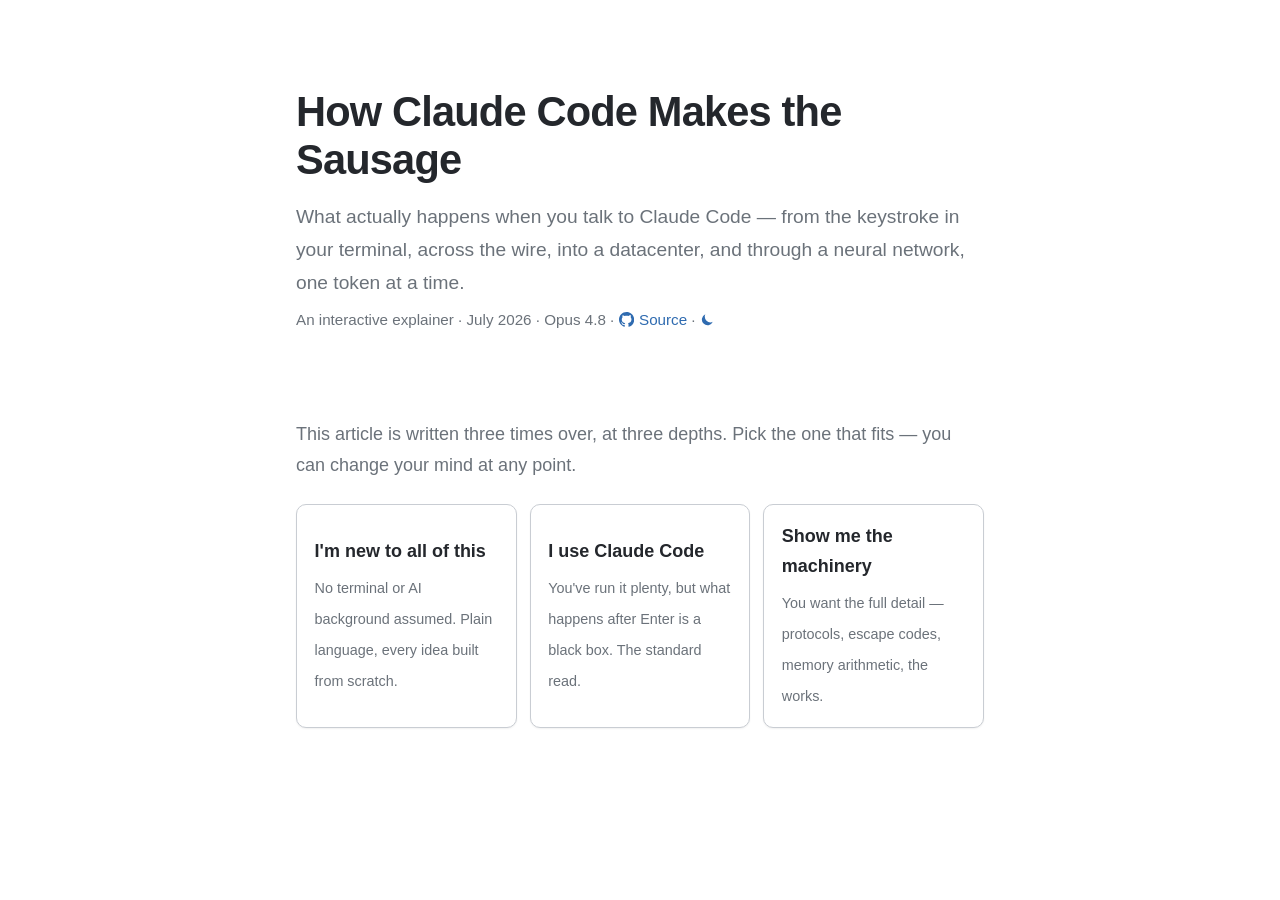
==== commit cfb10829: "Retitle the page to name Claude Code explicitly Co-Authored-By: Claude Opus 4.8 (1M context) <norepl" ====
--- a/template.html
+++ b/template.html
@@ -4,7 +4,7 @@
 <meta charset="utf-8">
 <meta name="viewport" content="width=device-width, initial-scale=1">
 <meta name="color-scheme" content="light dark">
-<meta http-equiv="Content-Security-Policy" content="default-src 'self'; script-src 'self' 'sha256-eS+iKHdn9iz20tV6ZNkma5nkExfCx6irGCzwLIIkHyo=' 'sha256-jcy5mVql3vzTbjU58Z2hdvD7cV1D/n1JgoWYEmILJ0M=' https://static.cloudflareinsights.com; connect-src 'self' https://cloudflareinsights.com; img-src 'self' data:; form-action 'none'; base-uri 'none'">
+<meta http-equiv="Content-Security-Policy" content="default-src 'self'; script-src 'self' 'sha256-eS+iKHdn9iz20tV6ZNkma5nkExfCx6irGCzwLIIkHyo=' 'sha256-5WEXvY3wnRAdkKQZWmjPa38PXC6PG3GLYA5qdw1s/jM=' https://static.cloudflareinsights.com; connect-src 'self' https://cloudflareinsights.com; img-src 'self' data:; form-action 'none'; base-uri 'none'">
 <title>How the Sausage Gets Made — Inside a Claude Code Session</title>
 <meta name="description" content="An interactive explainer of everything that happens when you talk to Claude Code — from your terminal, across the wire, into a datacenter, and through a neural network, one token at a time.">
 <meta name="google-site-verification" content="McavMBsgOOjcxfS5MPDi8FYISNo1kBuMFVGN3m3-99Q" />
@@ -24,7 +24,7 @@
 <meta name="twitter:description" content="An interactive explainer of everything that happens when you talk to Claude Code — from your terminal, across the wire, into a datacenter, and through a neural network, one token at a time.">
 <meta name="twitter:image" content="https://alapidas.github.io/llm-sausage/og.png">
 <link rel="stylesheet" href="css/style.css">
-<script>(function(){var d=document.documentElement;var l=null,t=null;try{l=localStorage.getItem('sausage-level');t=localStorage.getItem('sausage-theme')}catch(e){}if(l==='novice'||l==='mid'||l==='deep'){d.setAttribute('data-level',l)}else{d.classList.add('gate')}if(t==='dark'||t==='light'){d.setAttribute('data-theme',t)}})();</script>
+<script>(function(){var d=document.documentElement;var l=null,t=null,n=null;try{l=localStorage.getItem('sausage-level');t=localStorage.getItem('sausage-theme');n=localStorage.getItem('sausage-length')}catch(e){}if(l==='novice'||l==='mid'||l==='deep'){d.setAttribute('data-level',l)}else{d.classList.add('gate')}if(t==='dark'||t==='light'){d.setAttribute('data-theme',t)}d.setAttribute('data-length',(n==='short'||n==='medium'||n==='long')?n:'long')})();</script>
 <link rel="icon" href="data:image/svg+xml,<svg xmlns='http://www.w3.org/2000/svg' viewBox='0 0 100 100'><text y='.9em' font-size='90'>&#129386;</text></svg>">
 <link rel="icon" type="image/png" href="favicon.png">
 <script type="application/ld+json">
@@ -49,7 +49,7 @@
 <article id="top">
 
 <header class="hero">
-  <h1>How the Sausage Gets Made</h1>
+  <h1>How Claude Code Makes the Sausage</h1>
   <p class="subtitle">What actually happens when you talk to Claude&nbsp;Code — from the keystroke in your terminal, across the wire, into a datacenter, and through a neural network, one token at a time.</p>
   <p class="byline">An interactive explainer · July 2026 · Opus 4.8 · <a href="https://github.com/alapidas/llm-sausage"><svg class="gh-ico" viewBox="0 0 16 16" aria-hidden="true"><path d="M8 0C3.58 0 0 3.58 0 8c0 3.54 2.29 6.53 5.47 7.59.4.07.55-.17.55-.38 0-.19-.01-.82-.01-1.49-2.01.37-2.53-.49-2.69-.94-.09-.23-.48-.94-.82-1.13-.28-.15-.68-.52-.01-.53.63-.01 1.08.58 1.23.82.72 1.21 1.87.87 2.33.66.07-.52.28-.87.51-1.07-1.78-.2-3.64-.89-3.64-3.95 0-.87.31-1.59.82-2.15-.08-.2-.36-1.02.08-2.12 0 0 .67-.21 2.2.82.64-.18 1.32-.27 2-.27.68 0 1.36.09 2 .27 1.53-1.04 2.2-.82 2.2-.82.44 1.1.16 1.92.08 2.12.51.56.82 1.27.82 2.15 0 3.07-1.87 3.75-3.65 3.95.29.25.54.73.54 1.48 0 1.07-.01 1.93-.01 2.2 0 .21.15.46.55.38A8.01 8.01 0 0 0 16 8c0-4.42-3.58-8-8-8z"/></svg>Source</a> · <button type="button" id="theme-toggle" class="theme-toggle" aria-pressed="false" title="Switch to dark"><svg class="ico-sun" viewBox="0 0 16 16" aria-hidden="true"><circle cx="8" cy="8" r="3.2"/><g stroke="currentColor" stroke-width="1.4" stroke-linecap="round"><path d="M8 1v2"/><path d="M8 13v2"/><path d="M1 8h2"/><path d="M13 8h2"/><path d="M3.2 3.2l1.4 1.4"/><path d="M11.4 11.4l1.4 1.4"/><path d="M3.2 12.8l1.4-1.4"/><path d="M11.4 4.6l1.4-1.4"/></g></svg><svg class="ico-moon" viewBox="0 0 16 16" aria-hidden="true"><path d="M13.5 10.4A6 6 0 0 1 5.6 2.5a6 6 0 1 0 7.9 7.9z"/></svg><span class="vh">Toggle dark mode</span></button></p>
 </header>
@@ -72,7 +72,14 @@
   </div>
 </div>
 
-<p class="level-status" id="level-status">Reading as: <strong id="level-status-name"></strong> · <button type="button" class="level-change" id="level-change">change</button></p>
+<div class="level-status" id="level-status">
+  <span>Reading as: <strong id="level-status-name"></strong> · <button type="button" class="level-change" id="level-change">change</button></span>
+  <span class="length-control" role="group" aria-label="Length">Length:
+    <button type="button" class="len-btn" data-length="short">Short</button>
+    <button type="button" class="len-btn" data-length="medium">Medium</button>
+    <button type="button" class="len-btn" data-length="long">Long</button>
+  </span>
+</div>
 
 <nav class="toc" aria-label="Contents">
   <ol>
--- a/css/style.css
+++ b/css/style.css
@@ -297,7 +297,13 @@
   font-size: 0.95rem;
   color: var(--faint);
 }
-html[data-level] .level-status { display: block; }
+html[data-level] .level-status {
+  display: flex;
+  flex-wrap: wrap;
+  gap: 0.4rem 1.2rem;
+  align-items: baseline;
+  justify-content: space-between;
+}
 
 button.level-change {
   font: inherit;
@@ -310,13 +316,57 @@
 }
 button.level-change:focus-visible { outline: 2px solid var(--blue); outline-offset: 2px; }
 
-/* Tiered prose: each section wraps per-level prose in .lv blocks; figures
-   stay outside the wrappers and are shared by all tiers. */
+/* Length control in the status bar: a small segmented three-way switch. */
+.length-control { display: inline-flex; align-items: baseline; gap: 0.4rem; color: var(--faint); }
+button.len-btn {
+  font: inherit;
+  font-size: 0.88rem;
+  color: var(--blue-dark);
+  background: none;
+  border: 1px solid var(--border);
+  border-radius: 6px;
+  padding: 0.12rem 0.62rem;
+  cursor: pointer;
+}
+button.len-btn:hover { background: var(--gray-soft); }
+button.len-btn:focus-visible { outline: 2px solid var(--blue); outline-offset: 2px; }
+html[data-length="short"]  .len-btn[data-length="short"],
+html[data-length="medium"] .len-btn[data-length="medium"],
+html[data-length="long"]   .len-btn[data-length="long"] {
+  background: var(--blue);
+  color: var(--bg);
+  border-color: var(--blue);
+}
+
+/* Tiered prose on two axes. Each prose slot provides per-audience wrappers
+   (lv-novice / lv-mid / lv-deep), and each audience is written at up to three
+   lengths (len-short / len-medium / len-long). A wrapper shows only when it
+   matches BOTH the chosen audience (html[data-level]) and the chosen length
+   (html[data-length]). The original text is the long version. */
 .lv { display: none; }
-html:not([data-level]):not(.gate) .lv-mid,
-html[data-level="mid"] .lv-mid,
-html[data-level="novice"] .lv-novice,
-html[data-level="deep"] .lv-deep { display: block; }
+.lv:empty { display: none !important; }
+
+html[data-level="novice"][data-length="short"]  .lv-novice.len-short,
+html[data-level="novice"][data-length="medium"] .lv-novice.len-medium,
+html[data-level="novice"][data-length="long"]   .lv-novice.len-long,
+html[data-level="mid"][data-length="short"]      .lv-mid.len-short,
+html[data-level="mid"][data-length="medium"]     .lv-mid.len-medium,
+html[data-level="mid"][data-length="long"]       .lv-mid.len-long,
+html[data-level="deep"][data-length="short"]     .lv-deep.len-short,
+html[data-level="deep"][data-length="medium"]    .lv-deep.len-medium,
+html[data-level="deep"][data-length="long"]      .lv-deep.len-long { display: block; }
+
+/* Length unresolved (no JS, or attribute missing) falls back to long, and
+   audience unresolved falls back to Practitioner — the pre-length default. */
+html:not([data-length])[data-level="novice"] .lv-novice.len-long,
+html:not([data-length])[data-level="mid"]    .lv-mid.len-long,
+html:not([data-length])[data-level="deep"]   .lv-deep.len-long,
+html:not([data-length]):not([data-level]):not(.gate) .lv-mid.len-long { display: block; }
+
+/* Figures follow length: none at short (text-only), a curated subset marked
+   .figlen-medium at medium, all at long (the default when length is unset). */
+html[data-length="short"] .figure { display: none; }
+html[data-length="medium"] .figure:not(.figlen-medium) { display: none; }
 
 /* .lv children need the same measure as direct section children. */
 article > section > .lv > * {
@@ -513,6 +563,21 @@
 button.fig-btn:active { background: var(--grid); }
 button.fig-btn[disabled] { opacity: 0.45; cursor: default; }
 button.fig-btn:focus-visible { outline: 2px solid var(--blue); outline-offset: 2px; }
+
+/* Text entry inside a figure (the tokenizer's input). */
+.fig-input {
+  display: block;
+  width: 100%;
+  font-family: ui-monospace, "SF Mono", "Cascadia Code", Menlo, Consolas, monospace;
+  font-size: 16px;   /* 16px keeps iOS from zooming when the field is focused */
+  color: var(--ink-strong);
+  background: var(--bg);
+  border: 1px solid var(--border);
+  border-radius: 8px;
+  padding: 0.55rem 0.7rem;
+}
+
+.fig-input:focus-visible { outline: 2px solid var(--blue); outline-offset: 2px; }
 
 label.fig-toggle {
   display: inline-flex;
@@ -575,6 +640,6 @@
   html.gate nav.toc,
   html.gate article > section,
   html.gate footer.end { display: revert; }
-  html.gate:not([data-level]) .lv-mid { display: block; }
+  html.gate:not([data-level]) .lv-mid.len-long { display: block; }
   .figure { break-inside: avoid; page-break-inside: avoid; }
 }
